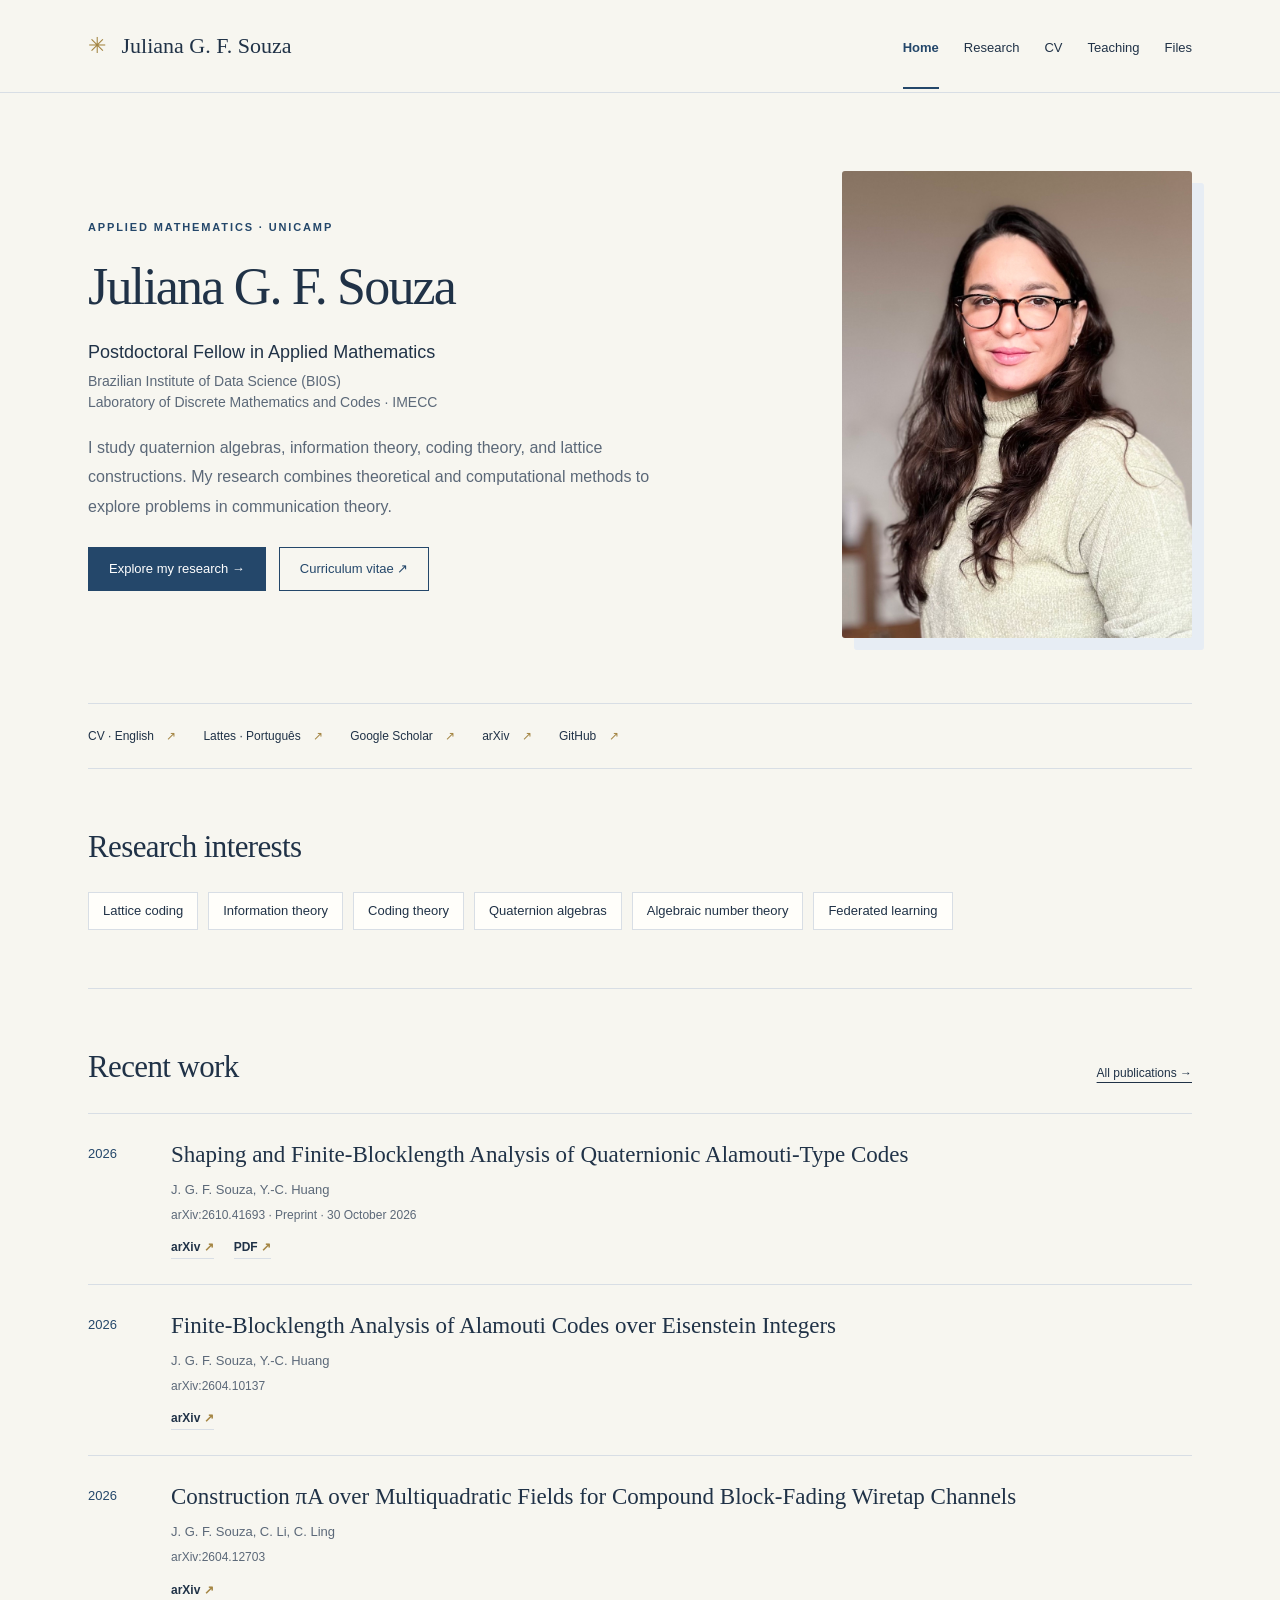
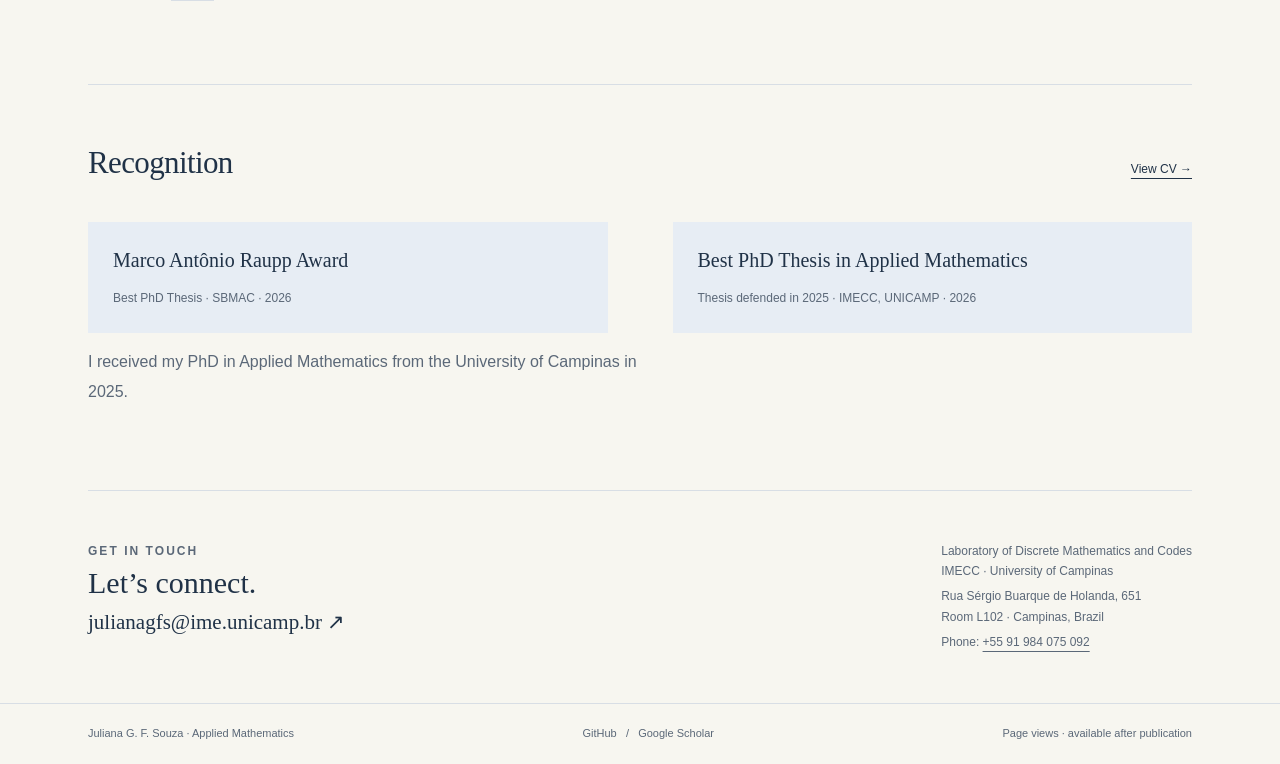
==== index.html @ f6cf2ba8 "Publish personal academic website" ====
<!doctype html>
<html lang="en"><head><meta charset="utf-8"><meta name="viewport" content="width=device-width,initial-scale=1"><title>Home · Juliana G. F. Souza</title><meta name="description" content="Juliana G. F. Souza is a researcher in applied mathematics at UNICAMP and BI0S, working on lattice codes, quaternion algebras and information theory."><meta name="theme-color" content="#24476a"><link rel="icon" href="favicon.svg" type="image/svg+xml"><link rel="stylesheet" href="styles.css"><script src="site.js" defer></script></head>
<body><a class="skip" href="#main">Skip to content</a><header><div class="wrap header-inner"><a class="brand" href="index.html"><span aria-hidden="true">✳</span> Juliana G. F. Souza</a><nav class="nav" aria-label="Main navigation"><a href="index.html" aria-current="page">Home</a><a href="research.html">Research</a><a href="cv.html">CV</a><a href="teaching.html">Teaching</a><a href="files.html">Files</a></nav></div></header>
<main id="main" class="wrap"><section class="hero"><div><p class="eyebrow">Applied mathematics · UNICAMP</p><h1>Juliana G. F. Souza</h1><p class="role">Postdoctoral Fellow in Applied Mathematics<small>Brazilian Institute of Data Science (BI0S)<br>Laboratory of Discrete Mathematics and Codes · IMECC</small></p><p class="intro">I study quaternion algebras, information theory, coding theory, and lattice constructions. My research combines theoretical and computational methods to explore problems in communication theory.</p><div class="actions"><a href="research.html" class="button">Explore my research →</a><a href="https://drive.google.com/file/d/1tJhltjUnSddmFJ78KQ-8hQNRZQ7OIZIB/view?usp=sharing" class="button secondary">Curriculum vitae ↗</a></div></div><figure class="portrait"><img src="juliana-souza.jpg" alt="Juliana G. F. Souza" width="900" height="1200" fetchpriority="high" decoding="async"></figure></section><div class="profile-links"><a href="https://drive.google.com/file/d/1tJhltjUnSddmFJ78KQ-8hQNRZQ7OIZIB/view?usp=sharing">CV · English</a><a href="http://lattes.cnpq.br/3351053280349699">Lattes · Português</a><a href="https://scholar.google.com/citations?user=wzrNXr4AAAAJ">Google Scholar</a><a href="https://arxiv.org/search/?searchtype=author&amp;query=Souza%2C+J+G+F">arXiv</a><a href="https://github.com/julianagfs">GitHub</a></div><section class="section"><div class="section-head"><h2>Research interests</h2></div><div class="topics"><span class="topic">Lattice coding</span><span class="topic">Information theory</span><span class="topic">Coding theory</span><span class="topic">Quaternion algebras</span><span class="topic">Algebraic number theory</span><span class="topic">Federated learning</span></div></section><section class="section"><div class="section-head"><h2>Recent work</h2><a href="research.html">All publications →</a></div><article class="pub" data-year="2026"><div class="pub-year">2026</div><div><h3>Shaping and Finite-Blocklength Analysis of Quaternionic Alamouti-Type Codes</h3><p>J. G. F. Souza, Y.-C. Huang</p><p class="venue">arXiv:2610.41693 · Preprint · 30 October 2026</p><div class="pub-links"><a href="https://arxiv.org/abs/2610.41693">arXiv</a><a href="https://arxiv.org/pdf/2610.41693">PDF</a></div></div></article><article class="pub" data-year="2026"><div class="pub-year">2026</div><div><h3>Finite-Blocklength Analysis of Alamouti Codes over Eisenstein Integers</h3><p>J. G. F. Souza, Y.-C. Huang</p><p class="venue">arXiv:2604.10137</p><div class="pub-links"><a href="https://arxiv.org/abs/2604.10137">arXiv</a></div></div></article><article class="pub" data-year="2026"><div class="pub-year">2026</div><div><h3>Construction πA over Multiquadratic Fields for Compound Block-Fading Wiretap Channels</h3><p>J. G. F. Souza, C. Li, C. Ling</p><p class="venue">arXiv:2604.12703</p><div class="pub-links"><a href="https://arxiv.org/abs/2604.12703">arXiv</a></div></div></article></section><section class="section"><div class="section-head"><h2>Recognition</h2><a href="cv.html">View CV →</a></div><div class="split"><div class="award"><p>Marco Antônio Raupp Award</p><small>Best PhD Thesis · SBMAC · 2026</small></div><div class="award"><p>Best PhD Thesis in Applied Mathematics</p><small>Thesis defended in 2025 · IMECC, UNICAMP · 2026</small></div></div><p class="intro">I received my PhD in Applied Mathematics from the University of Campinas in 2025.</p></section></main>
<div class="wrap"><section class="contact" aria-label="Contact"><div><p class="eyebrow">Get in touch</p><h2>Let’s connect.</h2><a class="email" href="mailto:julianagfs@ime.unicamp.br">julianagfs@ime.unicamp.br ↗</a></div><div class="contact-right"><p>Laboratory of Discrete Mathematics and Codes<br>IMECC · University of Campinas</p><p>Rua Sérgio Buarque de Holanda, 651<br>Room L102 · Campinas, Brazil</p><p>Phone: <a href="tel:+5591984075092">+55 91 984 075 092</a></p></div></section></div><footer><div class="wrap footer-inner"><span>Juliana G. F. Souza · Applied Mathematics</span><span><a href="https://github.com/julianagfs">GitHub</a> &nbsp; / &nbsp; <a href="https://scholar.google.com/citations?user=wzrNXr4AAAAJ">Google Scholar</a></span><div class="visit-counter" data-page-counter aria-label="Home page views"><a href="https://hits.sh/julianagfs.github.io/" aria-label="View page-view statistics on Hits" referrerpolicy="no-referrer" hidden><img alt="Total home page views" height="20" decoding="async" referrerpolicy="no-referrer"></a><span data-counter-status role="status">Page views · available after publication</span></div></div></footer></body></html>
---- styles.css ----
:root{--paper:#f7f6f0;--white:#fffefa;--ink:#203247;--muted:#5b6878;--line:#d8dee5;--accent:#24476a;--light:#e7edf4;--gold:#a48543;--serif:Georgia,'Times New Roman',serif;--sans:Inter,-apple-system,BlinkMacSystemFont,'Segoe UI',sans-serif}*{box-sizing:border-box}html{scroll-behavior:smooth}body{margin:0;background:var(--paper);color:var(--ink);font:16px/1.7 var(--sans)}a{color:inherit;text-underline-offset:5px}a:hover{color:var(--accent)}a:focus-visible,button:focus-visible,input:focus-visible,select:focus-visible,summary:focus-visible{outline:3px solid var(--gold);outline-offset:5px}.skip{position:absolute;left:20px;top:-80px;background:var(--ink);color:white;padding:10px 20px;z-index:5}.skip:focus{top:10px}.wrap{max-width:1180px;padding:0 38px;margin:auto}header{border-bottom:1px solid var(--line);background:var(--paper)}.header-inner{min-height:92px;display:flex;align-items:center;justify-content:space-between;gap:30px}.brand{font:22px var(--serif);text-decoration:none;white-space:nowrap}.brand span{color:var(--gold);margin-right:10px}.nav{display:flex;gap:25px;align-items:center}.nav a{font-size:13px;text-decoration:none;padding:34px 0 27px;border-bottom:2px solid transparent;white-space:nowrap}.nav a[aria-current=page]{border-color:var(--accent);color:var(--accent);font-weight:650}.menu{display:none}main{min-height:65vh}.eyebrow{font-size:11px;font-weight:650;letter-spacing:.17em;text-transform:uppercase;color:var(--accent);margin:0 0 22px}.hero{padding:78px 0 65px;display:grid;grid-template-columns:1.35fr 1fr;align-items:center;gap:70px}.hero h1{font:normal clamp(32px,4.4vw,52px)/1.08 var(--serif);letter-spacing:-.035em;margin:0 0 24px;white-space:nowrap}.role{font-size:18px;line-height:1.5;margin:0 0 20px}.role small{display:block;color:var(--muted);font-size:14px;margin-top:5px}.intro{font-size:16px;line-height:1.85;color:var(--muted);max-width:570px;margin:0 0 25px}.actions{display:flex;gap:13px;flex-wrap:wrap;align-items:center}.button{display:inline-flex;align-items:center;gap:30px;background:var(--accent);color:white;text-decoration:none;padding:10px 20px;font-size:13px;border:1px solid var(--accent)}.button:hover{background:var(--ink);color:white}.button.secondary{background:transparent;color:var(--accent)}.portrait{width:100%;max-width:350px;justify-self:end;margin:0}.portrait img{display:block;width:100%;height:auto;aspect-ratio:3/4;border-radius:3px;box-shadow:12px 12px 0 var(--light)}.profile-links{display:flex;flex-wrap:wrap;gap:12px 27px;padding:22px 0;border-top:1px solid var(--line);border-bottom:1px solid var(--line)}.profile-links a{font-size:12px;text-decoration:none}.profile-links a::after{content:' ↗';color:var(--gold);margin-left:9px}.section{padding:58px 0;border-bottom:1px solid var(--line)}.section-head{display:flex;align-items:baseline;justify-content:space-between;gap:20px;margin-bottom:25px}.section-head h2,.content h2{font:normal 31px/1.3 var(--serif);letter-spacing:-.02em;margin:0}.section-head a{font-size:12px}.topics{display:flex;flex-wrap:wrap;gap:10px}.topic{padding:7px 14px;border:1px solid var(--line);font-size:13px;background:var(--white)}.pub{display:grid;grid-template-columns:65px 1fr;gap:18px;padding:25px 0;border-top:1px solid var(--line)}.pub:first-child{border-top:0}.pub-year{color:var(--accent);font-size:13px;padding-top:4px}.pub h3{font:normal 23px/1.4 var(--serif);margin:0 0 8px;max-width:900px}.pub p{margin:4px 0;font-size:13px;color:var(--muted)}.pub .venue{font-size:12px}.pub-links{display:flex;gap:20px;margin-top:12px}.pub-links a{font-size:12px;font-weight:600;text-decoration:none;border-bottom:1px solid var(--line)}.pub-links a::after{content:' ↗';color:var(--gold)}.split{display:grid;grid-template-columns:1fr 1fr;gap:65px}.event{padding:17px 0;border-top:1px solid var(--line);display:grid;grid-template-columns:100px 1fr;gap:20px}.event time{font-size:12px;color:var(--muted)}.event h3{font-size:14px;margin:0;font-weight:550}.event a{text-decoration:none}.event p{font-size:12px;color:var(--muted);margin:4px 0}.award{padding:23px 25px;background:var(--light);margin:14px 0}.award p{font:normal 20px/1.5 var(--serif);margin:0 0 8px}.award small{color:var(--muted);font-size:12px}.page-top{padding:60px 0 35px;border-bottom:1px solid var(--line)}.page-top h1{font:normal clamp(42px,5vw,60px)/1.15 var(--serif);letter-spacing:-.03em;margin:0 0 20px}.page-top p:not(.eyebrow){color:var(--muted);max-width:780px}.content{padding:45px 0 65px}.content h2{margin:20px 0}.content h3{font:normal 23px/1.4 var(--serif);margin:20px 0 12px}.content p{color:var(--muted)}.timeline-item{display:grid;grid-template-columns:140px 1fr;gap:25px;padding:27px 0;border-bottom:1px solid var(--line)}.timeline-item>span{font-size:13px;color:var(--accent);padding-top:7px}.timeline-item h2{font:normal 27px/1.4 var(--serif);margin:0 0 9px}.timeline-item p{margin:5px 0;font-size:14px}.timeline-item .institution{font-weight:600;color:var(--ink)}.teaching-block{padding:10px 0 30px;border-bottom:1px solid var(--line)}.course-list{list-style:none;padding:0;margin:16px 0;display:grid;grid-template-columns:1fr 1fr;gap:0 35px}.course-list li{padding:12px 0;border-bottom:1px solid var(--line);font-size:14px}.resource-list{display:grid;grid-template-columns:1fr 1fr;gap:0 35px;margin-bottom:45px}.resource{display:flex;gap:15px;align-items:center;text-decoration:none;padding:20px 0;border-bottom:1px solid var(--line);font-size:14px}.resource small{font-size:10px;letter-spacing:.08em;color:var(--accent);background:var(--light);padding:5px 7px;min-width:38px;text-align:center}.resource span:last-child{margin-left:auto;color:var(--gold)}.contact{padding:45px 0;display:flex;justify-content:space-between;gap:40px}.contact h2{font:normal 30px var(--serif);margin:0 0 10px}.contact p{font-size:12px;color:var(--muted);margin:5px 0}.contact .email{font:normal 21px var(--serif);text-decoration:none}.contact-right{max-width:320px}footer{padding:20px 0;border-top:1px solid var(--line);font-size:11px;color:var(--muted)}.footer-inner{display:flex;justify-content:space-between;align-items:center;flex-wrap:wrap;gap:20px}.visit-counter{display:flex;align-items:center;min-height:20px;color:var(--muted);font-size:11px}.visit-counter a{display:inline-flex;align-items:center}.visit-counter img{display:block;height:20px;max-width:100%;width:auto}.footer-inner a{text-decoration:none}[hidden]{display:none!important}
@media(max-width:950px){.wrap{padding:0 25px}.header-inner{gap:20px}.nav{gap:15px}.nav a{font-size:12px}.hero{gap:30px;padding:55px 0}.portrait{max-width:320px}.split{gap:35px}}
@media(max-width:720px){.wrap{padding:0 22px}.header-inner{min-height:77px;flex-wrap:wrap;padding-top:17px;padding-bottom:14px;gap:12px}.brand{font-size:21px}.nav{width:100%;gap:19px;overflow-x:auto}.nav a{padding:6px 0;font-size:12px}.hero{grid-template-columns:1fr;padding:40px 0;gap:32px}.hero h1{font-size:clamp(25px,7.5vw,44px)}.portrait{width:min(100%,280px);justify-self:center}.intro{font-size:15px}.role{font-size:17px}.profile-links{gap:12px 20px}.section{padding:35px 0}.section-head h2,.content h2{font-size:27px}.split{grid-template-columns:1fr;gap:10px}.pub{grid-template-columns:42px 1fr;gap:10px}.pub h3{font-size:21px}.page-top{padding:38px 0 20px}.content{padding:25px 0 40px}.timeline-item{grid-template-columns:1fr;gap:7px}.timeline-item h2{font-size:24px}.course-list,.resource-list{grid-template-columns:1fr}.contact{flex-direction:column;gap:25px}.contact .email{font-size:20px;overflow-wrap:anywhere}.footer-inner{flex-direction:column;align-items:flex-start;gap:12px}.event{grid-template-columns:84px 1fr;gap:14px}}
@media(prefers-reduced-motion:reduce){html{scroll-behavior:auto}}
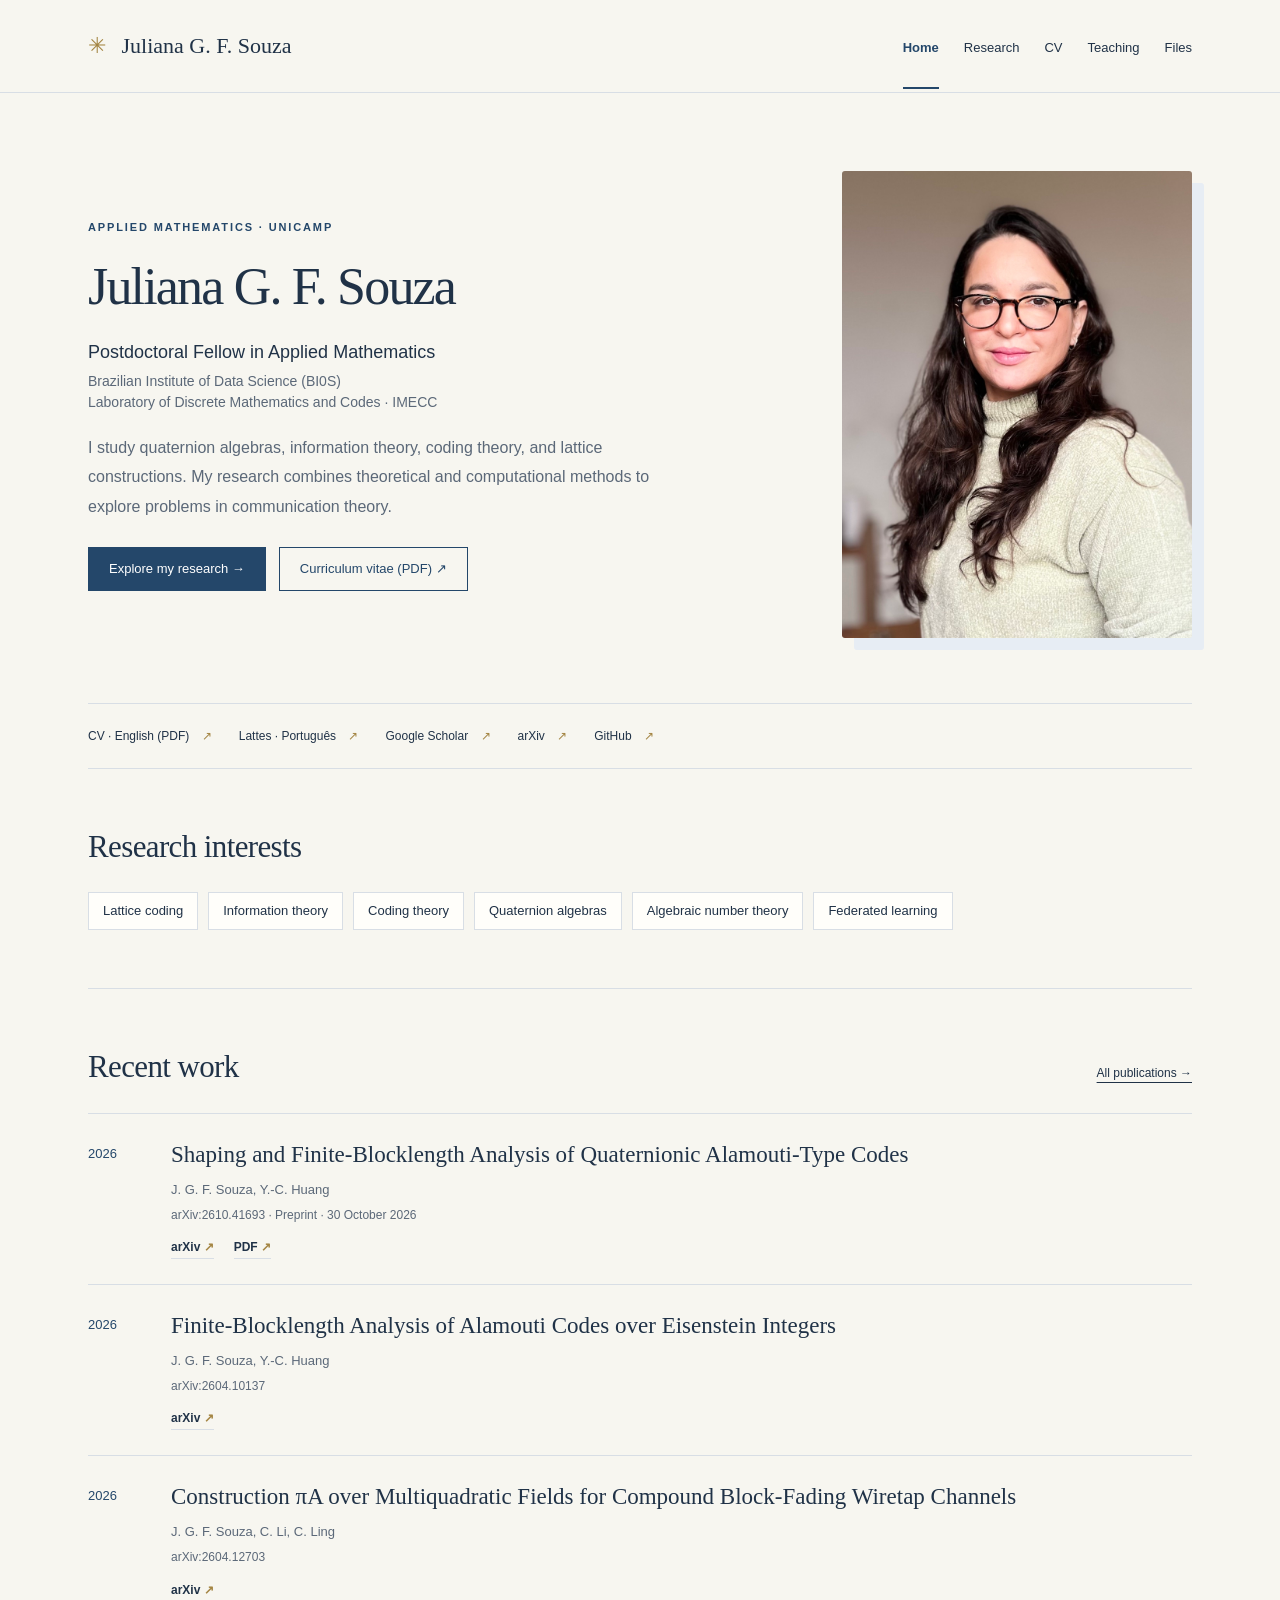
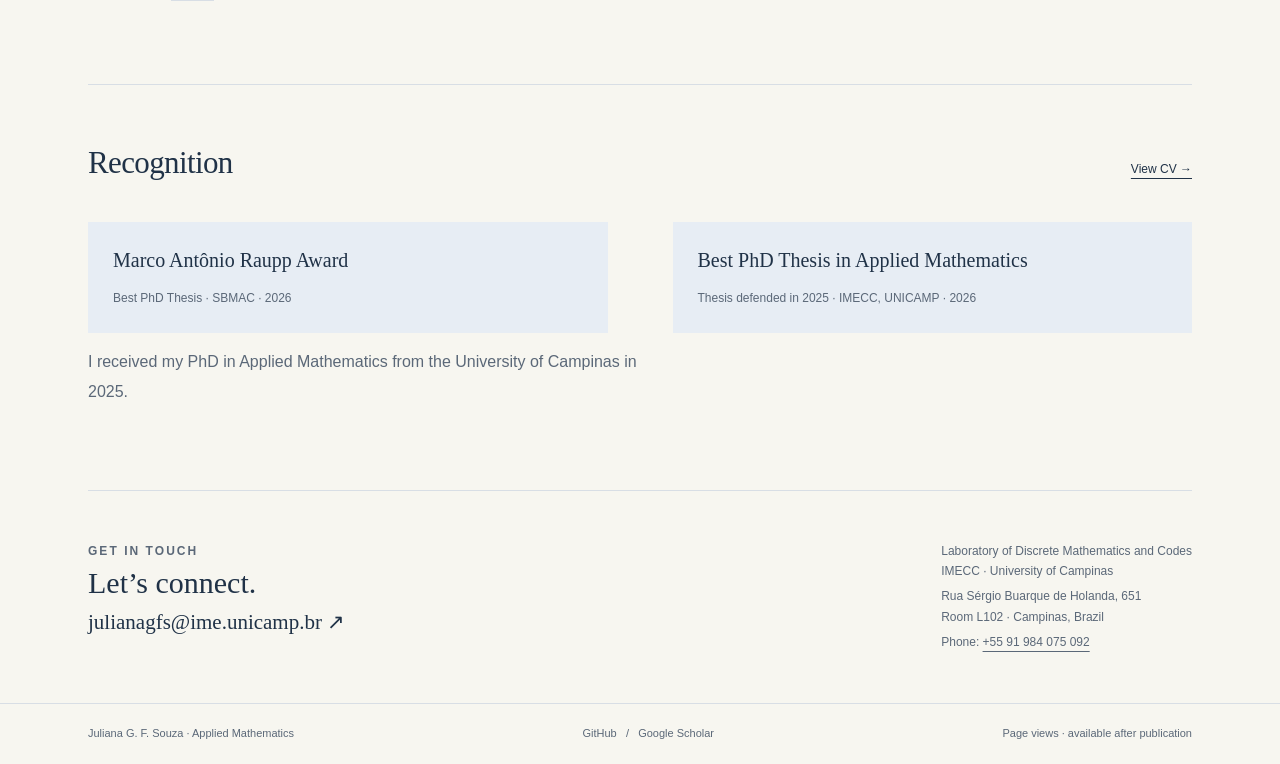
==== commit 97905cf3: "Update English CV and replace broken CV links Host the updated English CV PDF directly on the websit" ====
--- a/index.html
+++ b/index.html
@@ -1,5 +1,5 @@
 <!doctype html>
 <html lang="en"><head><meta charset="utf-8"><meta name="viewport" content="width=device-width,initial-scale=1"><title>Home · Juliana G. F. Souza</title><meta name="description" content="Juliana G. F. Souza is a researcher in applied mathematics at UNICAMP and BI0S, working on lattice codes, quaternion algebras and information theory."><meta name="theme-color" content="#24476a"><link rel="icon" href="favicon.svg" type="image/svg+xml"><link rel="stylesheet" href="styles.css"><script src="site.js" defer></script></head>
 <body><a class="skip" href="#main">Skip to content</a><header><div class="wrap header-inner"><a class="brand" href="index.html"><span aria-hidden="true">✳</span> Juliana G. F. Souza</a><nav class="nav" aria-label="Main navigation"><a href="index.html" aria-current="page">Home</a><a href="research.html">Research</a><a href="cv.html">CV</a><a href="teaching.html">Teaching</a><a href="files.html">Files</a></nav></div></header>
-<main id="main" class="wrap"><section class="hero"><div><p class="eyebrow">Applied mathematics · UNICAMP</p><h1>Juliana G. F. Souza</h1><p class="role">Postdoctoral Fellow in Applied Mathematics<small>Brazilian Institute of Data Science (BI0S)<br>Laboratory of Discrete Mathematics and Codes · IMECC</small></p><p class="intro">I study quaternion algebras, information theory, coding theory, and lattice constructions. My research combines theoretical and computational methods to explore problems in communication theory.</p><div class="actions"><a href="research.html" class="button">Explore my research →</a><a href="https://drive.google.com/file/d/1tJhltjUnSddmFJ78KQ-8hQNRZQ7OIZIB/view?usp=sharing" class="button secondary">Curriculum vitae ↗</a></div></div><figure class="portrait"><img src="juliana-souza.jpg" alt="Juliana G. F. Souza" width="900" height="1200" fetchpriority="high" decoding="async"></figure></section><div class="profile-links"><a href="https://drive.google.com/file/d/1tJhltjUnSddmFJ78KQ-8hQNRZQ7OIZIB/view?usp=sharing">CV · English</a><a href="http://lattes.cnpq.br/3351053280349699">Lattes · Português</a><a href="https://scholar.google.com/citations?user=wzrNXr4AAAAJ">Google Scholar</a><a href="https://arxiv.org/search/?searchtype=author&amp;query=Souza%2C+J+G+F">arXiv</a><a href="https://github.com/julianagfs">GitHub</a></div><section class="section"><div class="section-head"><h2>Research interests</h2></div><div class="topics"><span class="topic">Lattice coding</span><span class="topic">Information theory</span><span class="topic">Coding theory</span><span class="topic">Quaternion algebras</span><span class="topic">Algebraic number theory</span><span class="topic">Federated learning</span></div></section><section class="section"><div class="section-head"><h2>Recent work</h2><a href="research.html">All publications →</a></div><article class="pub" data-year="2026"><div class="pub-year">2026</div><div><h3>Shaping and Finite-Blocklength Analysis of Quaternionic Alamouti-Type Codes</h3><p>J. G. F. Souza, Y.-C. Huang</p><p class="venue">arXiv:2610.41693 · Preprint · 30 October 2026</p><div class="pub-links"><a href="https://arxiv.org/abs/2610.41693">arXiv</a><a href="https://arxiv.org/pdf/2610.41693">PDF</a></div></div></article><article class="pub" data-year="2026"><div class="pub-year">2026</div><div><h3>Finite-Blocklength Analysis of Alamouti Codes over Eisenstein Integers</h3><p>J. G. F. Souza, Y.-C. Huang</p><p class="venue">arXiv:2604.10137</p><div class="pub-links"><a href="https://arxiv.org/abs/2604.10137">arXiv</a></div></div></article><article class="pub" data-year="2026"><div class="pub-year">2026</div><div><h3>Construction πA over Multiquadratic Fields for Compound Block-Fading Wiretap Channels</h3><p>J. G. F. Souza, C. Li, C. Ling</p><p class="venue">arXiv:2604.12703</p><div class="pub-links"><a href="https://arxiv.org/abs/2604.12703">arXiv</a></div></div></article></section><section class="section"><div class="section-head"><h2>Recognition</h2><a href="cv.html">View CV →</a></div><div class="split"><div class="award"><p>Marco Antônio Raupp Award</p><small>Best PhD Thesis · SBMAC · 2026</small></div><div class="award"><p>Best PhD Thesis in Applied Mathematics</p><small>Thesis defended in 2025 · IMECC, UNICAMP · 2026</small></div></div><p class="intro">I received my PhD in Applied Mathematics from the University of Campinas in 2025.</p></section></main>
+<main id="main" class="wrap"><section class="hero"><div><p class="eyebrow">Applied mathematics · UNICAMP</p><h1>Juliana G. F. Souza</h1><p class="role">Postdoctoral Fellow in Applied Mathematics<small>Brazilian Institute of Data Science (BI0S)<br>Laboratory of Discrete Mathematics and Codes · IMECC</small></p><p class="intro">I study quaternion algebras, information theory, coding theory, and lattice constructions. My research combines theoretical and computational methods to explore problems in communication theory.</p><div class="actions"><a href="research.html" class="button">Explore my research →</a><a href="CV_Juliana_G_F_Souza.pdf" class="button secondary">Curriculum vitae (PDF) ↗</a></div></div><figure class="portrait"><img src="juliana-souza.jpg" alt="Juliana G. F. Souza" width="900" height="1200" fetchpriority="high" decoding="async"></figure></section><div class="profile-links"><a href="CV_Juliana_G_F_Souza.pdf">CV · English (PDF)</a><a href="http://lattes.cnpq.br/3351053280349699">Lattes · Português</a><a href="https://scholar.google.com/citations?user=wzrNXr4AAAAJ">Google Scholar</a><a href="https://arxiv.org/search/?searchtype=author&amp;query=Souza%2C+J+G+F">arXiv</a><a href="https://github.com/julianagfs">GitHub</a></div><section class="section"><div class="section-head"><h2>Research interests</h2></div><div class="topics"><span class="topic">Lattice coding</span><span class="topic">Information theory</span><span class="topic">Coding theory</span><span class="topic">Quaternion algebras</span><span class="topic">Algebraic number theory</span><span class="topic">Federated learning</span></div></section><section class="section"><div class="section-head"><h2>Recent work</h2><a href="research.html">All publications →</a></div><article class="pub" data-year="2026"><div class="pub-year">2026</div><div><h3>Shaping and Finite-Blocklength Analysis of Quaternionic Alamouti-Type Codes</h3><p>J. G. F. Souza, Y.-C. Huang</p><p class="venue">arXiv:2610.41693 · Preprint · 30 October 2026</p><div class="pub-links"><a href="https://arxiv.org/abs/2610.41693">arXiv</a><a href="https://arxiv.org/pdf/2610.41693">PDF</a></div></div></article><article class="pub" data-year="2026"><div class="pub-year">2026</div><div><h3>Finite-Blocklength Analysis of Alamouti Codes over Eisenstein Integers</h3><p>J. G. F. Souza, Y.-C. Huang</p><p class="venue">arXiv:2604.10137</p><div class="pub-links"><a href="https://arxiv.org/abs/2604.10137">arXiv</a></div></div></article><article class="pub" data-year="2026"><div class="pub-year">2026</div><div><h3>Construction πA over Multiquadratic Fields for Compound Block-Fading Wiretap Channels</h3><p>J. G. F. Souza, C. Li, C. Ling</p><p class="venue">arXiv:2604.12703</p><div class="pub-links"><a href="https://arxiv.org/abs/2604.12703">arXiv</a></div></div></article></section><section class="section"><div class="section-head"><h2>Recognition</h2><a href="cv.html">View CV →</a></div><div class="split"><div class="award"><p>Marco Antônio Raupp Award</p><small>Best PhD Thesis · SBMAC · 2026</small></div><div class="award"><p>Best PhD Thesis in Applied Mathematics</p><small>Thesis defended in 2025 · IMECC, UNICAMP · 2026</small></div></div><p class="intro">I received my PhD in Applied Mathematics from the University of Campinas in 2025.</p></section></main>
 <div class="wrap"><section class="contact" aria-label="Contact"><div><p class="eyebrow">Get in touch</p><h2>Let’s connect.</h2><a class="email" href="mailto:julianagfs@ime.unicamp.br">julianagfs@ime.unicamp.br ↗</a></div><div class="contact-right"><p>Laboratory of Discrete Mathematics and Codes<br>IMECC · University of Campinas</p><p>Rua Sérgio Buarque de Holanda, 651<br>Room L102 · Campinas, Brazil</p><p>Phone: <a href="tel:+5591984075092">+55 91 984 075 092</a></p></div></section></div><footer><div class="wrap footer-inner"><span>Juliana G. F. Souza · Applied Mathematics</span><span><a href="https://github.com/julianagfs">GitHub</a> &nbsp; / &nbsp; <a href="https://scholar.google.com/citations?user=wzrNXr4AAAAJ">Google Scholar</a></span><div class="visit-counter" data-page-counter aria-label="Home page views"><a href="https://hits.sh/julianagfs.github.io/" aria-label="View page-view statistics on Hits" referrerpolicy="no-referrer" hidden><img alt="Total home page views" height="20" decoding="async" referrerpolicy="no-referrer"></a><span data-counter-status role="status">Page views · available after publication</span></div></div></footer></body></html>
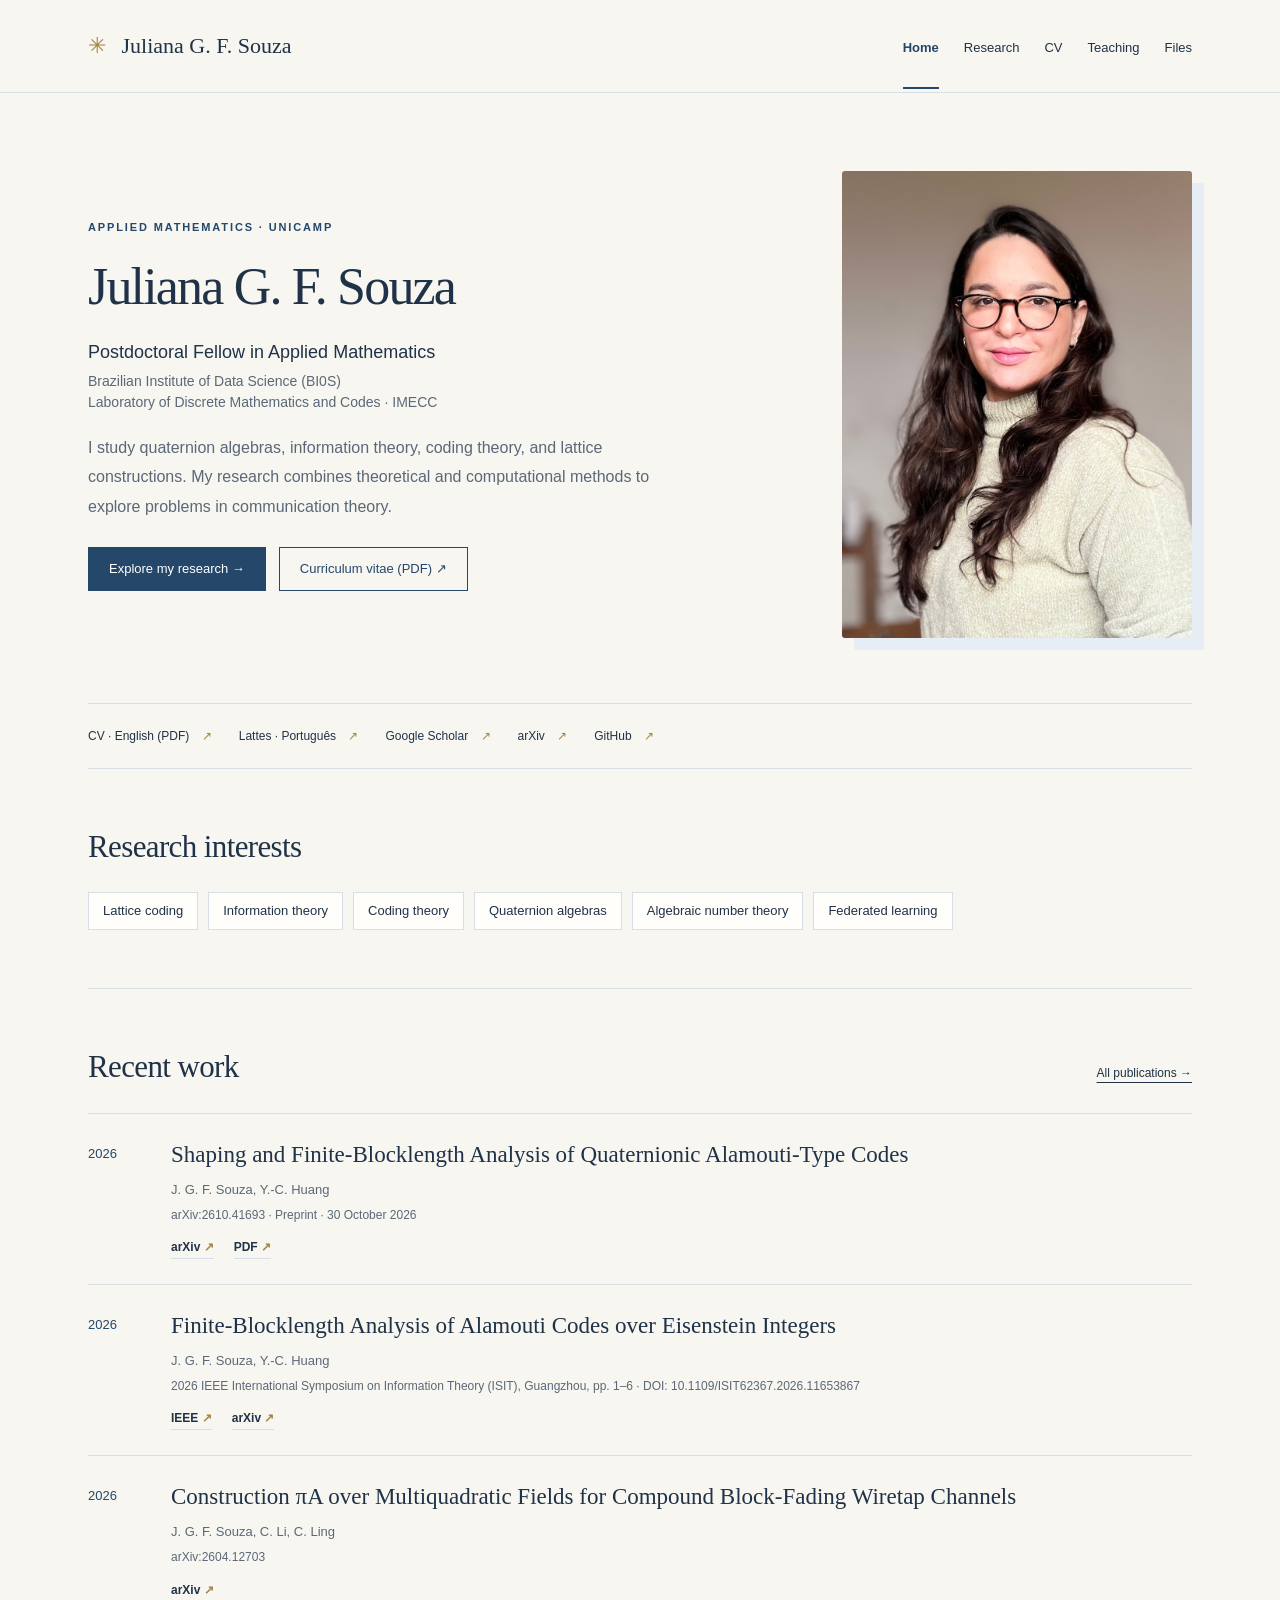
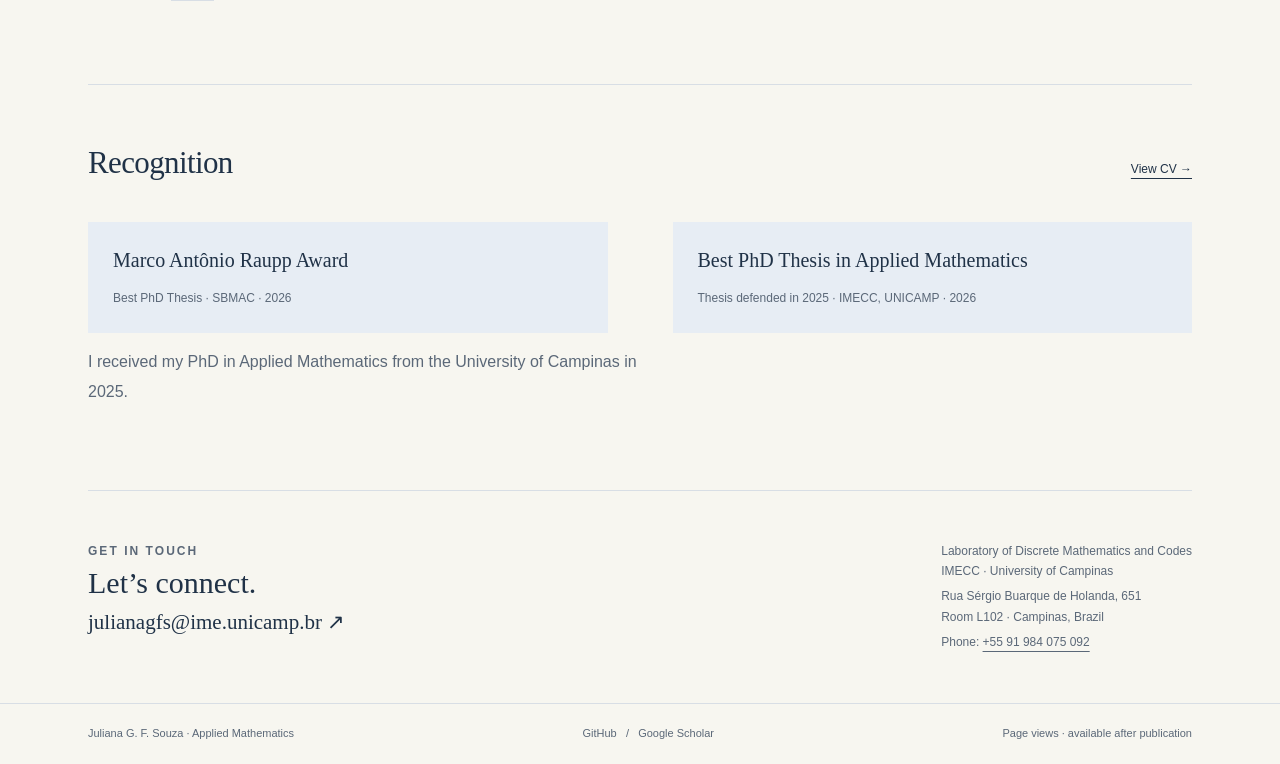
==== commit 0d1b0fa2: "Record ISIT 2026 paper as published Update the English CV and Home/Research entries with the publish" ====
--- a/index.html
+++ b/index.html
@@ -1,5 +1,5 @@
 <!doctype html>
 <html lang="en"><head><meta charset="utf-8"><meta name="viewport" content="width=device-width,initial-scale=1"><title>Home · Juliana G. F. Souza</title><meta name="description" content="Juliana G. F. Souza is a researcher in applied mathematics at UNICAMP and BI0S, working on lattice codes, quaternion algebras and information theory."><meta name="theme-color" content="#24476a"><link rel="icon" href="favicon.svg" type="image/svg+xml"><link rel="stylesheet" href="styles.css"><script src="site.js" defer></script></head>
 <body><a class="skip" href="#main">Skip to content</a><header><div class="wrap header-inner"><a class="brand" href="index.html"><span aria-hidden="true">✳</span> Juliana G. F. Souza</a><nav class="nav" aria-label="Main navigation"><a href="index.html" aria-current="page">Home</a><a href="research.html">Research</a><a href="cv.html">CV</a><a href="teaching.html">Teaching</a><a href="files.html">Files</a></nav></div></header>
-<main id="main" class="wrap"><section class="hero"><div><p class="eyebrow">Applied mathematics · UNICAMP</p><h1>Juliana G. F. Souza</h1><p class="role">Postdoctoral Fellow in Applied Mathematics<small>Brazilian Institute of Data Science (BI0S)<br>Laboratory of Discrete Mathematics and Codes · IMECC</small></p><p class="intro">I study quaternion algebras, information theory, coding theory, and lattice constructions. My research combines theoretical and computational methods to explore problems in communication theory.</p><div class="actions"><a href="research.html" class="button">Explore my research →</a><a href="CV_Juliana_G_F_Souza.pdf" class="button secondary">Curriculum vitae (PDF) ↗</a></div></div><figure class="portrait"><img src="juliana-souza.jpg" alt="Juliana G. F. Souza" width="900" height="1200" fetchpriority="high" decoding="async"></figure></section><div class="profile-links"><a href="CV_Juliana_G_F_Souza.pdf">CV · English (PDF)</a><a href="http://lattes.cnpq.br/3351053280349699">Lattes · Português</a><a href="https://scholar.google.com/citations?user=wzrNXr4AAAAJ">Google Scholar</a><a href="https://arxiv.org/search/?searchtype=author&amp;query=Souza%2C+J+G+F">arXiv</a><a href="https://github.com/julianagfs">GitHub</a></div><section class="section"><div class="section-head"><h2>Research interests</h2></div><div class="topics"><span class="topic">Lattice coding</span><span class="topic">Information theory</span><span class="topic">Coding theory</span><span class="topic">Quaternion algebras</span><span class="topic">Algebraic number theory</span><span class="topic">Federated learning</span></div></section><section class="section"><div class="section-head"><h2>Recent work</h2><a href="research.html">All publications →</a></div><article class="pub" data-year="2026"><div class="pub-year">2026</div><div><h3>Shaping and Finite-Blocklength Analysis of Quaternionic Alamouti-Type Codes</h3><p>J. G. F. Souza, Y.-C. Huang</p><p class="venue">arXiv:2610.41693 · Preprint · 30 October 2026</p><div class="pub-links"><a href="https://arxiv.org/abs/2610.41693">arXiv</a><a href="https://arxiv.org/pdf/2610.41693">PDF</a></div></div></article><article class="pub" data-year="2026"><div class="pub-year">2026</div><div><h3>Finite-Blocklength Analysis of Alamouti Codes over Eisenstein Integers</h3><p>J. G. F. Souza, Y.-C. Huang</p><p class="venue">arXiv:2604.10137</p><div class="pub-links"><a href="https://arxiv.org/abs/2604.10137">arXiv</a></div></div></article><article class="pub" data-year="2026"><div class="pub-year">2026</div><div><h3>Construction πA over Multiquadratic Fields for Compound Block-Fading Wiretap Channels</h3><p>J. G. F. Souza, C. Li, C. Ling</p><p class="venue">arXiv:2604.12703</p><div class="pub-links"><a href="https://arxiv.org/abs/2604.12703">arXiv</a></div></div></article></section><section class="section"><div class="section-head"><h2>Recognition</h2><a href="cv.html">View CV →</a></div><div class="split"><div class="award"><p>Marco Antônio Raupp Award</p><small>Best PhD Thesis · SBMAC · 2026</small></div><div class="award"><p>Best PhD Thesis in Applied Mathematics</p><small>Thesis defended in 2025 · IMECC, UNICAMP · 2026</small></div></div><p class="intro">I received my PhD in Applied Mathematics from the University of Campinas in 2025.</p></section></main>
+<main id="main" class="wrap"><section class="hero"><div><p class="eyebrow">Applied mathematics · UNICAMP</p><h1>Juliana G. F. Souza</h1><p class="role">Postdoctoral Fellow in Applied Mathematics<small>Brazilian Institute of Data Science (BI0S)<br>Laboratory of Discrete Mathematics and Codes · IMECC</small></p><p class="intro">I study quaternion algebras, information theory, coding theory, and lattice constructions. My research combines theoretical and computational methods to explore problems in communication theory.</p><div class="actions"><a href="research.html" class="button">Explore my research →</a><a href="CV_Juliana_G_F_Souza.pdf" class="button secondary">Curriculum vitae (PDF) ↗</a></div></div><figure class="portrait"><img src="juliana-souza.jpg" alt="Juliana G. F. Souza" width="900" height="1200" fetchpriority="high" decoding="async"></figure></section><div class="profile-links"><a href="CV_Juliana_G_F_Souza.pdf">CV · English (PDF)</a><a href="http://lattes.cnpq.br/3351053280349699">Lattes · Português</a><a href="https://scholar.google.com/citations?user=wzrNXr4AAAAJ">Google Scholar</a><a href="https://arxiv.org/search/?searchtype=author&amp;query=Souza%2C+J+G+F">arXiv</a><a href="https://github.com/julianagfs">GitHub</a></div><section class="section"><div class="section-head"><h2>Research interests</h2></div><div class="topics"><span class="topic">Lattice coding</span><span class="topic">Information theory</span><span class="topic">Coding theory</span><span class="topic">Quaternion algebras</span><span class="topic">Algebraic number theory</span><span class="topic">Federated learning</span></div></section><section class="section"><div class="section-head"><h2>Recent work</h2><a href="research.html">All publications →</a></div><article class="pub" data-year="2026"><div class="pub-year">2026</div><div><h3>Shaping and Finite-Blocklength Analysis of Quaternionic Alamouti-Type Codes</h3><p>J. G. F. Souza, Y.-C. Huang</p><p class="venue">arXiv:2610.41693 · Preprint · 30 October 2026</p><div class="pub-links"><a href="https://arxiv.org/abs/2610.41693">arXiv</a><a href="https://arxiv.org/pdf/2610.41693">PDF</a></div></div></article><article class="pub" data-year="2026"><div class="pub-year">2026</div><div><h3>Finite-Blocklength Analysis of Alamouti Codes over Eisenstein Integers</h3><p>J. G. F. Souza, Y.-C. Huang</p><p class="venue">2026 IEEE International Symposium on Information Theory (ISIT), Guangzhou, pp. 1–6 · DOI: 10.1109/ISIT62367.2026.11653867</p><div class="pub-links"><a href="https://ieeexplore.ieee.org/abstract/document/11653867">IEEE</a><a href="https://arxiv.org/abs/2604.10137">arXiv</a></div></div></article><article class="pub" data-year="2026"><div class="pub-year">2026</div><div><h3>Construction πA over Multiquadratic Fields for Compound Block-Fading Wiretap Channels</h3><p>J. G. F. Souza, C. Li, C. Ling</p><p class="venue">arXiv:2604.12703</p><div class="pub-links"><a href="https://arxiv.org/abs/2604.12703">arXiv</a></div></div></article></section><section class="section"><div class="section-head"><h2>Recognition</h2><a href="cv.html">View CV →</a></div><div class="split"><div class="award"><p>Marco Antônio Raupp Award</p><small>Best PhD Thesis · SBMAC · 2026</small></div><div class="award"><p>Best PhD Thesis in Applied Mathematics</p><small>Thesis defended in 2025 · IMECC, UNICAMP · 2026</small></div></div><p class="intro">I received my PhD in Applied Mathematics from the University of Campinas in 2025.</p></section></main>
 <div class="wrap"><section class="contact" aria-label="Contact"><div><p class="eyebrow">Get in touch</p><h2>Let’s connect.</h2><a class="email" href="mailto:julianagfs@ime.unicamp.br">julianagfs@ime.unicamp.br ↗</a></div><div class="contact-right"><p>Laboratory of Discrete Mathematics and Codes<br>IMECC · University of Campinas</p><p>Rua Sérgio Buarque de Holanda, 651<br>Room L102 · Campinas, Brazil</p><p>Phone: <a href="tel:+5591984075092">+55 91 984 075 092</a></p></div></section></div><footer><div class="wrap footer-inner"><span>Juliana G. F. Souza · Applied Mathematics</span><span><a href="https://github.com/julianagfs">GitHub</a> &nbsp; / &nbsp; <a href="https://scholar.google.com/citations?user=wzrNXr4AAAAJ">Google Scholar</a></span><div class="visit-counter" data-page-counter aria-label="Home page views"><a href="https://hits.sh/julianagfs.github.io/" aria-label="View page-view statistics on Hits" referrerpolicy="no-referrer" hidden><img alt="Total home page views" height="20" decoding="async" referrerpolicy="no-referrer"></a><span data-counter-status role="status">Page views · available after publication</span></div></div></footer></body></html>
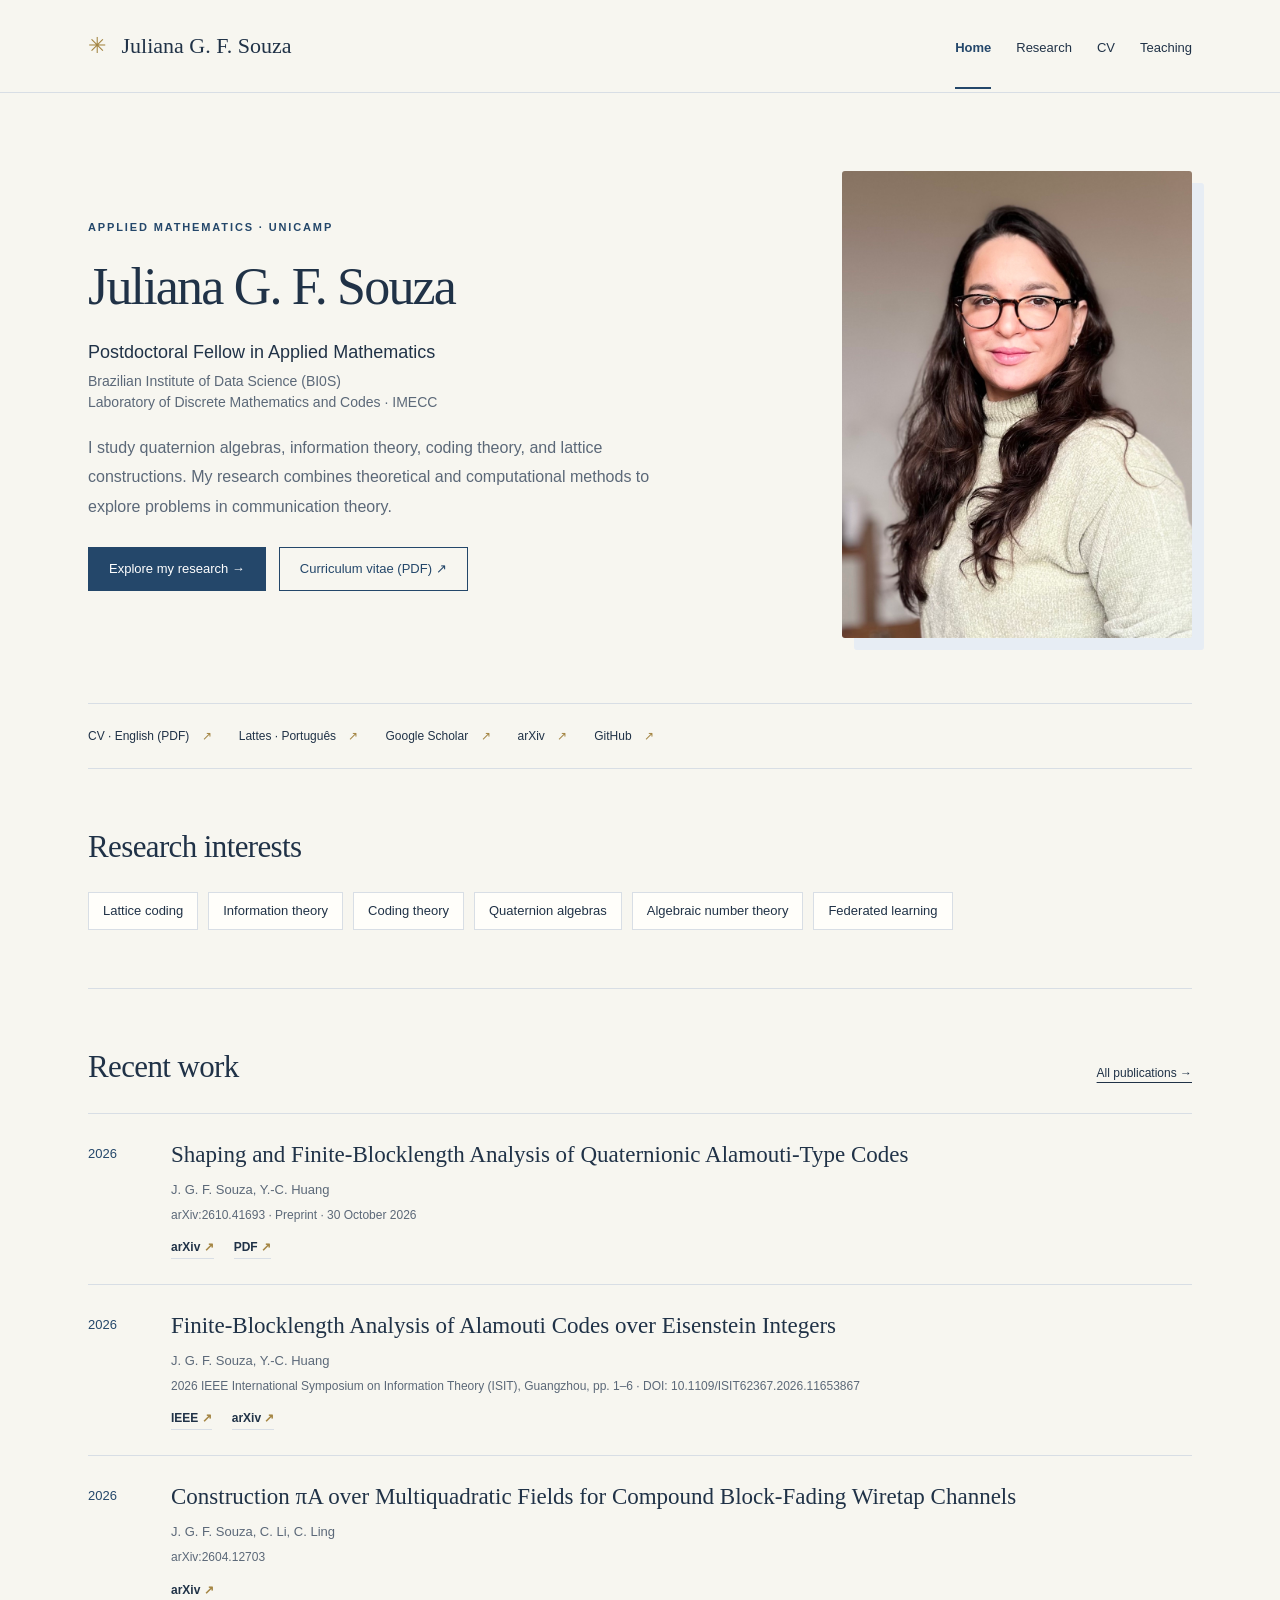
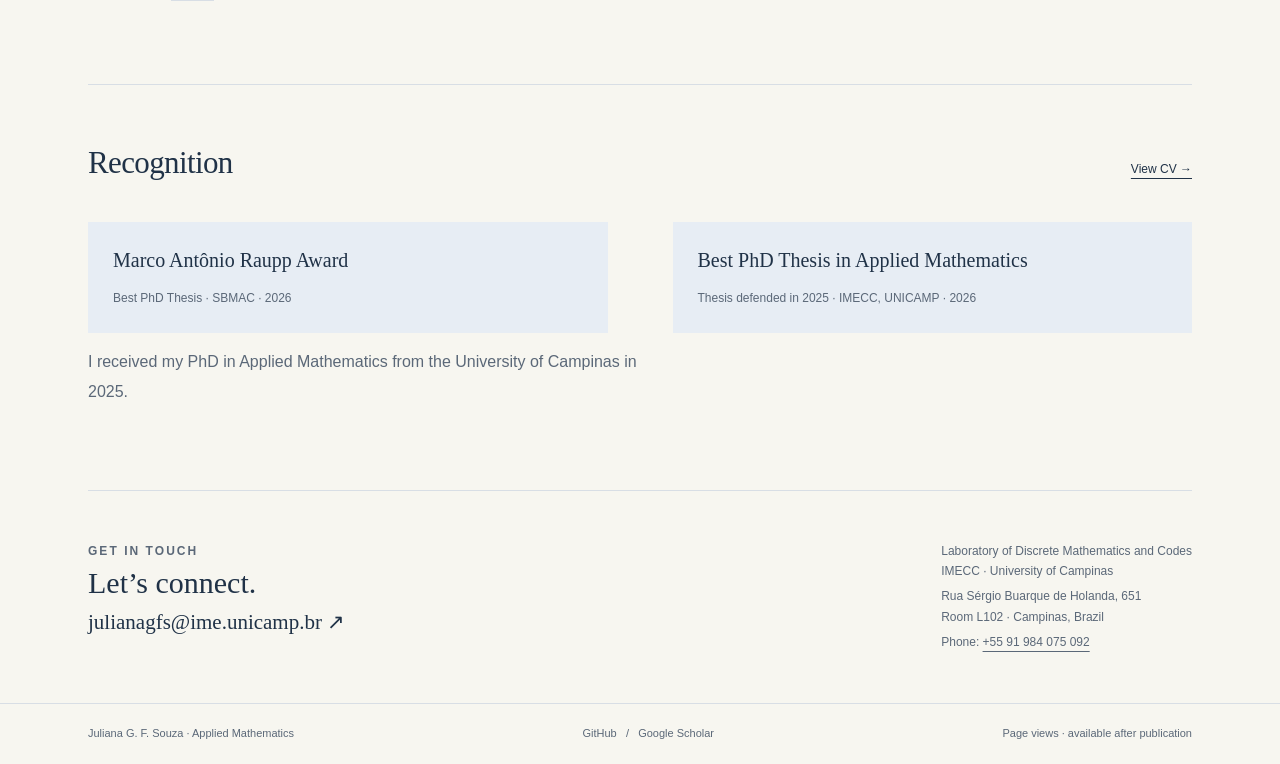
==== commit 3177c820: "Remove Files section from site navigation Remove the Files tab on all pages and the teaching-materia" ====
--- a/index.html
+++ b/index.html
@@ -1,5 +1,5 @@
 <!doctype html>
 <html lang="en"><head><meta charset="utf-8"><meta name="viewport" content="width=device-width,initial-scale=1"><title>Home · Juliana G. F. Souza</title><meta name="description" content="Juliana G. F. Souza is a researcher in applied mathematics at UNICAMP and BI0S, working on lattice codes, quaternion algebras and information theory."><meta name="theme-color" content="#24476a"><link rel="icon" href="favicon.svg" type="image/svg+xml"><link rel="stylesheet" href="styles.css"><script src="site.js" defer></script></head>
-<body><a class="skip" href="#main">Skip to content</a><header><div class="wrap header-inner"><a class="brand" href="index.html"><span aria-hidden="true">✳</span> Juliana G. F. Souza</a><nav class="nav" aria-label="Main navigation"><a href="index.html" aria-current="page">Home</a><a href="research.html">Research</a><a href="cv.html">CV</a><a href="teaching.html">Teaching</a><a href="files.html">Files</a></nav></div></header>
+<body><a class="skip" href="#main">Skip to content</a><header><div class="wrap header-inner"><a class="brand" href="index.html"><span aria-hidden="true">✳</span> Juliana G. F. Souza</a><nav class="nav" aria-label="Main navigation"><a href="index.html" aria-current="page">Home</a><a href="research.html">Research</a><a href="cv.html">CV</a><a href="teaching.html">Teaching</a></nav></div></header>
 <main id="main" class="wrap"><section class="hero"><div><p class="eyebrow">Applied mathematics · UNICAMP</p><h1>Juliana G. F. Souza</h1><p class="role">Postdoctoral Fellow in Applied Mathematics<small>Brazilian Institute of Data Science (BI0S)<br>Laboratory of Discrete Mathematics and Codes · IMECC</small></p><p class="intro">I study quaternion algebras, information theory, coding theory, and lattice constructions. My research combines theoretical and computational methods to explore problems in communication theory.</p><div class="actions"><a href="research.html" class="button">Explore my research →</a><a href="CV_Juliana_G_F_Souza.pdf" class="button secondary">Curriculum vitae (PDF) ↗</a></div></div><figure class="portrait"><img src="juliana-souza.jpg" alt="Juliana G. F. Souza" width="900" height="1200" fetchpriority="high" decoding="async"></figure></section><div class="profile-links"><a href="CV_Juliana_G_F_Souza.pdf">CV · English (PDF)</a><a href="http://lattes.cnpq.br/3351053280349699">Lattes · Português</a><a href="https://scholar.google.com/citations?user=wzrNXr4AAAAJ">Google Scholar</a><a href="https://arxiv.org/search/?searchtype=author&amp;query=Souza%2C+J+G+F">arXiv</a><a href="https://github.com/julianagfs">GitHub</a></div><section class="section"><div class="section-head"><h2>Research interests</h2></div><div class="topics"><span class="topic">Lattice coding</span><span class="topic">Information theory</span><span class="topic">Coding theory</span><span class="topic">Quaternion algebras</span><span class="topic">Algebraic number theory</span><span class="topic">Federated learning</span></div></section><section class="section"><div class="section-head"><h2>Recent work</h2><a href="research.html">All publications →</a></div><article class="pub" data-year="2026"><div class="pub-year">2026</div><div><h3>Shaping and Finite-Blocklength Analysis of Quaternionic Alamouti-Type Codes</h3><p>J. G. F. Souza, Y.-C. Huang</p><p class="venue">arXiv:2610.41693 · Preprint · 30 October 2026</p><div class="pub-links"><a href="https://arxiv.org/abs/2610.41693">arXiv</a><a href="https://arxiv.org/pdf/2610.41693">PDF</a></div></div></article><article class="pub" data-year="2026"><div class="pub-year">2026</div><div><h3>Finite-Blocklength Analysis of Alamouti Codes over Eisenstein Integers</h3><p>J. G. F. Souza, Y.-C. Huang</p><p class="venue">2026 IEEE International Symposium on Information Theory (ISIT), Guangzhou, pp. 1–6 · DOI: 10.1109/ISIT62367.2026.11653867</p><div class="pub-links"><a href="https://ieeexplore.ieee.org/abstract/document/11653867">IEEE</a><a href="https://arxiv.org/abs/2604.10137">arXiv</a></div></div></article><article class="pub" data-year="2026"><div class="pub-year">2026</div><div><h3>Construction πA over Multiquadratic Fields for Compound Block-Fading Wiretap Channels</h3><p>J. G. F. Souza, C. Li, C. Ling</p><p class="venue">arXiv:2604.12703</p><div class="pub-links"><a href="https://arxiv.org/abs/2604.12703">arXiv</a></div></div></article></section><section class="section"><div class="section-head"><h2>Recognition</h2><a href="cv.html">View CV →</a></div><div class="split"><div class="award"><p>Marco Antônio Raupp Award</p><small>Best PhD Thesis · SBMAC · 2026</small></div><div class="award"><p>Best PhD Thesis in Applied Mathematics</p><small>Thesis defended in 2025 · IMECC, UNICAMP · 2026</small></div></div><p class="intro">I received my PhD in Applied Mathematics from the University of Campinas in 2025.</p></section></main>
 <div class="wrap"><section class="contact" aria-label="Contact"><div><p class="eyebrow">Get in touch</p><h2>Let’s connect.</h2><a class="email" href="mailto:julianagfs@ime.unicamp.br">julianagfs@ime.unicamp.br ↗</a></div><div class="contact-right"><p>Laboratory of Discrete Mathematics and Codes<br>IMECC · University of Campinas</p><p>Rua Sérgio Buarque de Holanda, 651<br>Room L102 · Campinas, Brazil</p><p>Phone: <a href="tel:+5591984075092">+55 91 984 075 092</a></p></div></section></div><footer><div class="wrap footer-inner"><span>Juliana G. F. Souza · Applied Mathematics</span><span><a href="https://github.com/julianagfs">GitHub</a> &nbsp; / &nbsp; <a href="https://scholar.google.com/citations?user=wzrNXr4AAAAJ">Google Scholar</a></span><div class="visit-counter" data-page-counter aria-label="Home page views"><a href="https://hits.sh/julianagfs.github.io/" aria-label="View page-view statistics on Hits" referrerpolicy="no-referrer" hidden><img alt="Total home page views" height="20" decoding="async" referrerpolicy="no-referrer"></a><span data-counter-status role="status">Page views · available after publication</span></div></div></footer></body></html>
